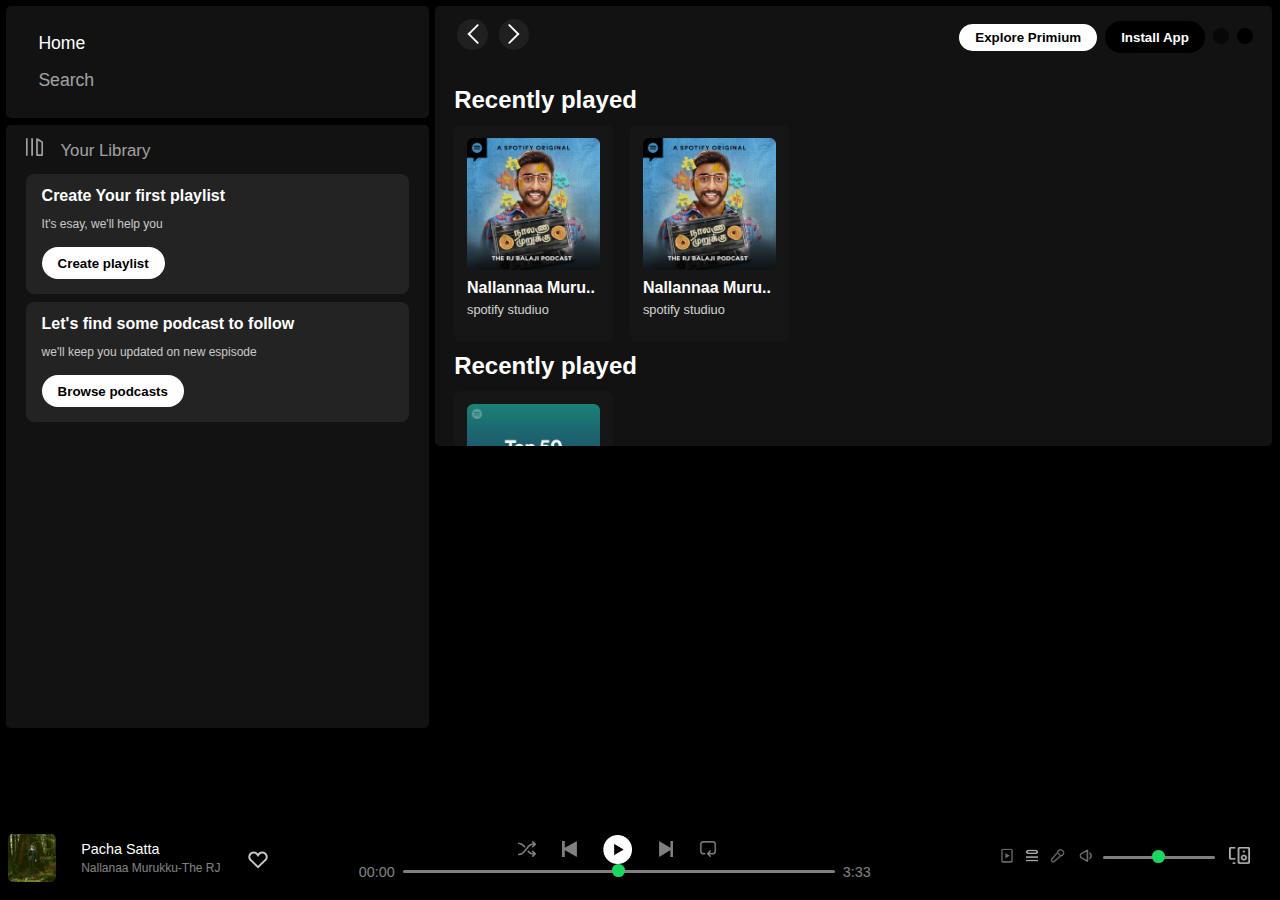
==== index.html @ d2c58cf7 "change html file name" ====
<!DOCTYPE html>
<html lang="en">

<head>
    <meta charset="UTF-8">
    <meta name="viewport" content="width=device-width, initial-scale=1.0">
    <title>Spotify - Web Player: Music for everyone</title>
    <link rel="preconnect" href="https://fonts.googleapis.com">
    <link rel="preconnect" href="https://fonts.gstatic.com" crossorigin>
    <link rel="stylesheet" href="https://cdnjs.cloudflare.com/ajax/libs/font-awesome/6.5.1/css/all.min.css"
        integrity="sha512-DTOQO9RWCH3ppGqcWaEA1BIZOC6xxalwEsw9c2QQeAIftl+Vegovlnee1c9QX4TctnWMn13TZye+giMm8e2LwA=="
        crossorigin="anonymous" referrerpolicy="no-referrer" />
    <link rel="shortcut icon" href="imagefolder/logo.png" type="image/x-icon">
    <link rel="stylesheet" href="web.css">
</head>

<body>
    <div class="main">
        <div class="sidebaar">
            <div class="nav">
                <div class="nav_option" style="opacity: 1;">
                    <i class="fa-solid fa-house"></i>
                    <a href="#">Home</a>
                </div>
                <div class="nav_option">
                    <i class="fa-solid fa-magnifying-glass"></i>
                    <a href="#">Search</a>
                </div>
            </div>

            <div class="library">
                <div class="option">
                    <div class="lib_option nav_option">
                        <span class="itsme">Collapse Your Library</span>
                        <img src="imagefolder/library_icon.png" alt="">
                        <a href="#"> Your Library</a>
                    </div>
                    <div class="icons">
                        <span class="itsme_2">Create playlist or Folder</span>
                        <i class="fa-solid fa-plus theplus"></i>

                        <span class="itsme_3">show more</span>
                        <i class="fa-solid fa-arrow-right shomore"></i>
                    </div>

                </div>

                <div class="lib_box">
                    <div class="box">
                        <p class="box_one">Create Your first playlist</p>
                        <p class="box_two">It's esay, we'll help you</p>
                        <button class="badge">
                            Create playlist
                        </button>
                    </div>
                    <div class="box">
                        <p class="box_one">Let's find some podcast to follow</p>
                        <p class="box_two">we'll keep you updated on new espisode </p>
                        <button class="badge">
                            Browse podcasts
                        </button>
                    </div>
                </div>
            </div>
        </div>

        <!-- second div start here -->

        <div class="main_content">

            <div class="sticky_nav">
                <div class="nav_icons">
                    <img src="imagefolder/backward_icon.png">
                    <img src="imagefolder/forward_icon.png" class="hide">
                </div>


                <div class="nav_badge">
                    <button class="badge item_nav Explore hover">
                        Explore Primium
                    </button>
                    <button class="badge item_nav dark_badge hover">
                        <i class="fa-regular fa-circle-down Install"></i>
                        Install App
                    </button>
                    <span class="itsme_4">What's New</span>
                    <i class="fa-regular fa-bell item_nav bell"></i>
                    <span class="itsme_5">Praveen</span>
                    <i class="fa-regular fa-user item_nav bell light"></i>
                </div>
            </div>


            <!-- card             -->
            <div class="cards">
                <h2>Recently played</h2>
                <div class="card_container">
                    <div class="container">
                        <img src="cardimage/one.jpeg" alt="" class="card_img">

                        <div class="greenbutton">
                            <i class="fa-solid fa-play"></i>
                        </div>

                        <p class="cardtile">Nallannaa Muru..</p>
                        <p class="card_infiormation">spotify studiuo</p>
                    </div>
                    <div class="container">
                        <img src="cardimage/one.jpeg" alt="" class="card_img">
                        <p class="cardtile">Nallannaa Muru..</p>
                        <p class="card_infiormation">spotify studiuo</p>
                    </div>
                </div>


                <h2>Recently played</h2>
                <div class="card_container">
                    <div class="container">
                        <img src="imagefolder/card1img.jpeg" alt="" class="card_img">
                        <p class="cardtile">Nallannaa Muru..</p>
                        <p class="card_infiormation">spotify studiuo</p>
                    </div>
                </div>
                <h2>Recently played</h2>
                <div class="card_container">
                    <div class="container">
                        <img src="cardimage/one.jpeg" alt="" class="card_img">
                        <p class="cardtile">Nallannaa Muru..</p>
                        <p class="card_infiormation">spotify studiuo</p>
                    </div>
                </div>
                <h2>Recently played</h2>
                <div class="card_container">
                    <div class="container">
                        <img src="cardimage/one.jpeg" alt="" class="card_img">
                        <p class="cardtile">Nallannaa Muru..</p>
                        <p class="card_infiormation">spotify studiuo</p>
                    </div>
                </div>
            </div>
        </div>
    </div>



    <!-- musice player html start  -->
    <div class="musice_player">

        <div class="album">
            <img src="Homework Assets/album_picture.jpeg" alt="">
            <i class="fa-solid fa-caret-up"></i>
        </div>

        <div class="para">
            <a href="" class="first">Pacha Satta</a> <br>
            <a href="" class="second"> Nallanaa Murukku-The RJ </a>
        </div>

        <div class="likesong">
            <span class="like">like song</span>
            <img src="Homework Assets/album_icon1.png" class="redheart" alt="">
        </div>



        <div class="player">
            <div class="player_control">
                <img src="imagefolder/player_icon1.png" class="player_control_icon">
                <img src="imagefolder/player_icon2.png" class="player_control_icon">
                <img src="imagefolder/player_icon3.png" class="player_control_icon" id="pause">
                <img src="imagefolder/player_icon4.png" class="player_control_icon">
                <img src="imagefolder/player_icon5.png" class="player_control_icon">
            </div>
            <div class="playback_bar">
                <span class="current_time">00:00</span>
                <input type="range" min="0" max="100" class="progress_bar" step="1">
                <span class="total_time">3:33</span>
            </div>
        </div>



        <div class="controls">
            <div class="controls_item">
                <div>
                    <img src="Homework Assets/controls_icon1.png" class="little">
                </div>
                <div class="main_queue">
                    <span class="control queue"> Queue</span>
                    <img src="Homework Assets/controls_icon3.png" alt="">
                </div>
                <div>
                    <img src="Homework Assets/controld_icon2.png" class="little">
                </div>
                <div class="main_muteicon">
                    <span class="control Muteicon">Mute</span>
                    <img src="Homework Assets/controls_icon5.png" class="little">
                </div>

                <input type="range" class="progress_bar" min="0" max="100" step="1" style="width:40%;">

                <div class="main_connectdice">
                    <span class="control connectdevice">Connect to a divice</span>
                    <img src="Homework Assets/controls_icon4.png" alt="">
                </div>
            </div>
        </div>

        <script src="web.js"></script>
</body>

</html>
---- web.css ----
* {
  margin: 0;
  padding: 0;
  box-sizing: border-box;

}

body {
  margin: 0;
  padding: 0;
  font-family: 'Montserrat', sans-serif;
  background-color: black;
  color: white;
  overflow: hidden;
}

.main {
  display: flex;
  height: 100vh;

}

.sidebaar {
  background-color: black;
  width: 435px;

}

.main_content {
  background-color: #121212;
  flex: 1;
  height: 27.45rem;
  border-radius: 0.5rem;
  overflow: auto;
  margin: 0.4rem 0.5rem 0 0;
  border-radius: 0.3rem;
  overflow-x: hidden;
  overflow-y: scroll;
  padding: 0 0.5rem 0 1.2rem;

}

.main_content::-webkit-scrollbar {
  width: 12px;
}

.main_content::-webkit-scrollbar-track {
  background: #121212;
}

.main_content::-webkit-scrollbar-thumb {
  background: #555;
  ;
}

.main_content::-webkit-scrollbar-thumb:hover {
  background: rgb(154, 150, 150);
}

.musice_player {
  background-color: black;
  position: fixed;
  bottom: 0;
  width: 100%;
  height: 85px;
}

a {
  text-decoration: none;
  color: white;
}

.nav {
  background-color: #121212;
  border-radius: 0.3rem;
  display: flex;
  flex-direction: column;
  justify-content: center;
  height: 112px;
  padding: 0.5rem 1.2rem;
  margin: 0.4rem;
}

.nav_option {
  line-height: 2.3rem;
  opacity: 0.6;

}

.nav_option:hover {
  opacity: 1;

}

.nav_option i {
  font-size: 1.1rem;
  cursor: pointer;
}

.nav_option a {
  font-size: 1.1rem;
  margin-left: 0.8rem;
  font-weight: 400;

}

.library {
  background-color: #121212;
  border-radius: 0.3rem;
  height: 67%;
  margin: 0.4rem;
  padding: 0.5rem 1.2rem;
}

.option {
  display: flex;
  justify-content: space-between;
  align-items: center;

}

.lib_option img {
  height: 1.1rem;
  width: 1.1rem;
  cursor: pointer;
}

.lib_option a {
  font-size: 1.05rem;
}

.icons {
  display: flex;
}

.icons i {
  font-size: 0.9rem;
  opacity: 0.5;
  border-radius: 50%;
  padding: 0.6rem;
  cursor: pointer;
}

.icons i:hover {
  opacity: 1;
  background-color: rgba(36, 36, 36, 0.78);
}

.icons i:first-child {
  margin-right: 1rem;
}

.box {
  height: 7.5rem;
  background-color: #232323;
  border-radius: 0.5rem;
  margin: 0.25rem 0 0.5rem 0;
  padding: 0.5rem 1rem;
  line-height: 1.8rem;
  cursor: pointer;
}

.box_one {
  font-size: 1rem;
  font-weight: 700;

}

.box_two {
  font-size: 0.75rem;
  opacity: 0.75;
}

.badge {
  background-color: white;
  border: none;
  height: 2rem;
  width: fit-content;
  border-radius: 6.2rem;
  padding: 0.24rem 1rem;
  font-weight: 700;
  margin-top: 0.5rem;
}

.badge:hover {
  transform: scale(1.05);
}


.sticky_nav {
  height: 60px;
  position: sticky;
  top: 0;
  background-color: #121212;
  display: flex;
  justify-content: space-between;
  align-items: center;
  z-index: 10;
}

/* .nav_icons {
  margin: 0.3rem 0 0 1.1rem;
} */

.nav_icons img {
  padding: 0.2rem;
  border-radius: 50%;
  margin: 0.2rem;
  background-color: rgba(36, 36, 36, 0.78);


}

.nav_badge {
  display: flex;
  justify-content: space-evenly;
  align-items: center;
  padding-right: 0.7rem;
  gap: 0.5rem;

}



.dark_badge {
  background-color: black;
  color: white;
}

.nav_badge .bell {
  padding: 0.5rem;
  border-radius: 50%;
  font-size: 0.9rem;
  background-color: black;
  opacity: 0.6;
}

.nav_badge .light {
  opacity: 1;
}

.nav_badge .bell:hover {
  transform: scale(1.04);
  opacity: 1;
}

.nav_badge .hover:hover {
  transform: scale(1.05);
  font-weight: 600;
}


.nav_badge .Explore {
  height: 1.7rem;
}

.nav_badge .Install {
  padding: 0;
}

.nav_badge button {
  margin-bottom: 0.4rem;
}

@media (max-width:1024px) {
  .hide {
    display: none;
  }
}

@media (max-width:955px) {
  .dark_badge {
    display: none;
  }

}

/* card  css start here */

/* .musice_player css start here */
.album {
  display: flex;
  justify-content: space-evenly;
  align-items: center;
  margin-left: 0.5rem;

}

.album .fa-caret-up {
  font-size: 1.5rem;
  position: absolute;
  left: 1.8rem;
  top: 0.8rem;
  border-radius: 50%;
  padding: 0px 5px;
  background-color: rgba(36, 36, 36, 0.807);
  opacity: 0;
  z-index: 1;
}


.album img {
  height: 3rem;
  border-radius: 5px;
}

.album img:hover+.fa-caret-up {
  opacity: 1;
}

.album img:hover {
  transform: scale(1.05);
}

.para .first {
  font-size: 0.9rem;

}

.para .second {
  font-size: 0.75rem;
  opacity: 0.5;
}

.likesong img {
  opacity: 0.8;
}

.likesong {
  position: relative;
  height: 1.2rem;
}

.like {
  position: absolute;
  font-size: 0.7rem;
  background-color: #232323;
  font-family: 'Segoe UI', Tahoma, Geneva, Verdana, sans-serif;
  padding: 2px 5px;
  top: -28px;
  left: -1rem;
  font-weight: 400;
  display: inline-block;
  width: 3.3rem;
  color: white;
  border-radius: 5px;
  display: none;
}

.likesong img:hover {
  opacity: 1;
  transform: scale(1.1);
}

/* musice palyer css */

.musice_player {
  display: flex;
  justify-content: space-between;
  align-items: center;
}

.player {
  width: 50%;
}

.player_control {
  display: flex;
  justify-content: center;
  align-items: center;
  margin-left: 0.3rem;
  gap: 1.65rem;
}

.player .player_control_icon {
  height: 1rem;
  opacity: 0.5;
}

#pause {
  opacity: 1;
  height: 1.8rem;
}

#pause:hover {
  transform: scale(1.1);
}

.player .player_control_icon:hover {
  opacity: 1;
}

.playback_bar {
  display: flex;
  justify-content: center;
  align-items: center;
}

.progress_bar {
  width: 70%;
  appearance: none;
  background-color: transparent;
  cursor: pointer;
}

.progress_bar::-webkit-slider-runnable-track {
  background-color: gray;
  border-radius: 100px;
  height: 0.2rem;
  margin: 0px 8px;
}

.progress_bar::-webkit-slider-thumb {
  appearance: none;
  height: 0.8rem;
  width: 0.8rem;
  background-color: #1bd760;
  border-radius: 50%;
  margin-top: -6px;
}

.playback_bar span {
  opacity: 0.5;
  font-size: 0.9rem;
}

/* controls css start */
.controls {
  width: 25%;
}

.controls_item {
  position: relative;
  display: flex;
  justify-content: center;
  align-items: center;
}

.controls_item img {
  height: 1.1rem;
  padding-left: 0.4rem;
  opacity: 0.7;
}

.controls_item img:hover {
  transform: scale(1.05);
  opacity: 1;
}

.controls_item .little {
  height: 1.9rem;
}

.control {
  position: absolute;
  font-size: 0.7rem;
  background-color: #232323;
  font-family: 'Segoe UI', Tahoma, Geneva, Verdana, sans-serif;
  padding: 2px 5px;
  font-weight: 400;
  color: white;
  border-radius: 5px;
  display: none;
}

.queue {
  left: 2.3rem;
  top: -1.5rem;
}

.connectdevice {
  top: -1.5rem;
  right: 0rem;
}

.Muteicon {
  top: -1.5rem;
  left: 6rem;
}

/* this is java script css  */
.itsme {
  position: absolute;
  color: white;
  top: 17%;
  left: 3%;
  font-size: 0.7rem;
  border-radius: 5px;
  font-family: 'Segoe UI', Tahoma, Geneva, Verdana, sans-serif;
  font-weight: 400;
  padding: 3px 9px;
  background-color: #232323;
  line-height: 1.5;
  display: none;
}

.itsme_2 {
  position: absolute;
  color: white;
  top: 17%;
  left: 19%;
  font-size: 0.7rem;
  border-radius: 5px;
  font-family: 'Segoe UI', Tahoma, Geneva, Verdana, sans-serif;
  font-weight: 400;
  padding: 3px 9px;
  background-color: #232323;
  line-height: 1.5;
  display: none;
}

.itsme_3 {
  position: absolute;
  color: white;
  top: 17%;
  left: 26%;
  font-size: 0.7rem;
  border-radius: 5px;
  font-family: 'Segoe UI', Tahoma, Geneva, Verdana, sans-serif;
  font-weight: 400;
  padding: 3px 9px;
  background-color: #232323;
  line-height: 1.5;
  display: none;
}

.itsme_4 {
  position: absolute;
  top: 90%;
  right: 3%;
  color: white;
  font-size: 0.7rem;
  border-radius: 5px;
  font-family: 'Segoe UI', Tahoma, Geneva, Verdana, sans-serif;
  font-weight: 400;
  padding: 3px 9px;
  background-color: #232323;
  line-height: 1.5;
  display: none;
}

.itsme_5 {
  position: absolute;
  color: white;
  top: 90%;
  right: 0%;
  font-size: 0.7rem;
  border-radius: 5px;
  font-family: 'Segoe UI', Tahoma, Geneva, Verdana, sans-serif;
  font-weight: 400;
  padding: 3px 9px;
  background-color: #232323;
  line-height: 1.5;
  display: none;
}



.cards {
  margin: 0.5rem 0 1.5rem;
}


/* card css */
.container {
  background-color: #23232342;
  width: 9.9rem;
  height: 13.5rem;
  border-radius: 0.4rem;
  padding: 0.8rem;
  position: relative;
}

.container:hover {
  background-color: #232323;

}

.greenbutton {
  background-color: #1bd760;
  height: 2.4rem;
  width: 2.4rem;
  position: absolute;
  right: 13%;
  bottom: 37%;
  border-radius: 50%;
  display: flex;
  justify-content: center;
  align-items: center;
  display: none;
}

.greenbutton:hover {
  transform: scale(1.1);
}

.greenbutton i {
  color: black;
}

.card_container {
  display: flex;
  align-items: center;
  gap: 1.1rem;
}

.card_img {
  width: 100%;
  border-radius: 0.4rem;

}

.cardtile {
  font-weight: 600;
  margin-top: 0.3rem;

}

.card_infiormation {
  font-size: 0.8rem;
  opacity: 0.8;
  margin-top: 0.3rem;

}

.cards h2 {
  padding: 0.7rem 0;
}
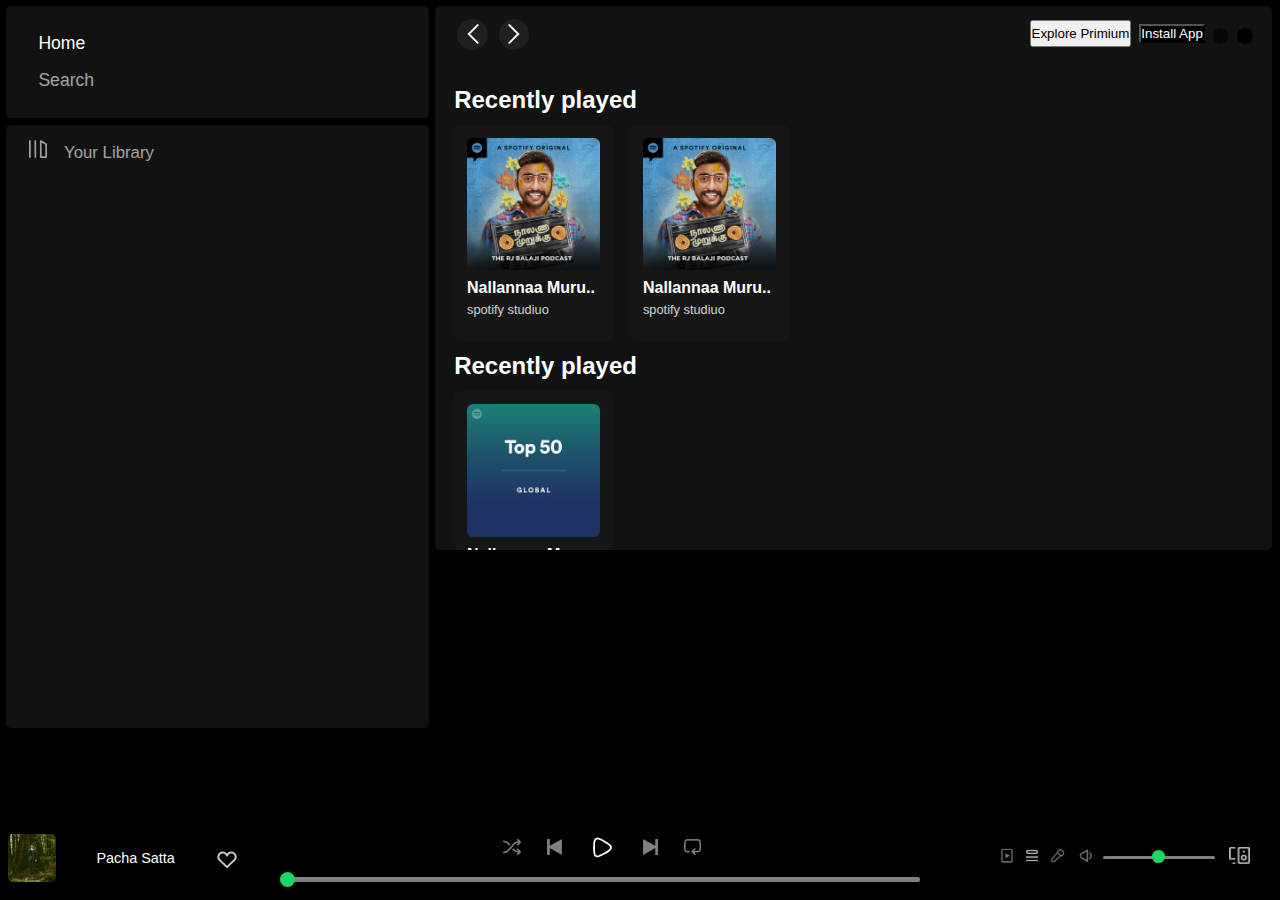
==== commit a102740d: "add music" ====
--- a/index.html
+++ b/index.html
@@ -7,13 +7,13 @@
     <title>Spotify - Web Player: Music for everyone</title>
     <link rel="preconnect" href="https://fonts.googleapis.com">
     <link rel="preconnect" href="https://fonts.gstatic.com" crossorigin>
+    
     <link rel="stylesheet" href="https://cdnjs.cloudflare.com/ajax/libs/font-awesome/6.5.1/css/all.min.css"
         integrity="sha512-DTOQO9RWCH3ppGqcWaEA1BIZOC6xxalwEsw9c2QQeAIftl+Vegovlnee1c9QX4TctnWMn13TZye+giMm8e2LwA=="
         crossorigin="anonymous" referrerpolicy="no-referrer" />
     <link rel="shortcut icon" href="imagefolder/logo.png" type="image/x-icon">
     <link rel="stylesheet" href="web.css">
 </head>
-
 <body>
     <div class="main">
         <div class="sidebaar">
@@ -42,32 +42,19 @@
                         <span class="itsme_3">show more</span>
                         <i class="fa-solid fa-arrow-right shomore"></i>
                     </div>
-
                 </div>
 
-                <div class="lib_box">
-                    <div class="box">
-                        <p class="box_one">Create Your first playlist</p>
-                        <p class="box_two">It's esay, we'll help you</p>
-                        <button class="badge">
-                            Create playlist
-                        </button>
-                    </div>
-                    <div class="box">
-                        <p class="box_one">Let's find some podcast to follow</p>
-                        <p class="box_two">we'll keep you updated on new espisode </p>
-                        <button class="badge">
-                            Browse podcasts
-                        </button>
-                    </div>
-                </div>
+                <div class="song_list">
+                 <ul>
+                    
+                  </ul>
+                   </div>
             </div>
         </div>
 
         <!-- second div start here -->
 
         <div class="main_content">
-
             <div class="sticky_nav">
                 <div class="nav_icons">
                     <img src="imagefolder/backward_icon.png">
@@ -148,12 +135,10 @@
 
         <div class="album">
             <img src="Homework Assets/album_picture.jpeg" alt="">
-            <i class="fa-solid fa-caret-up"></i>
         </div>
 
         <div class="para">
             <a href="" class="first">Pacha Satta</a> <br>
-            <a href="" class="second"> Nallanaa Murukku-The RJ </a>
         </div>
 
         <div class="likesong">
@@ -166,19 +151,17 @@
         <div class="player">
             <div class="player_control">
                 <img src="imagefolder/player_icon1.png" class="player_control_icon">
-                <img src="imagefolder/player_icon2.png" class="player_control_icon">
-                <img src="imagefolder/player_icon3.png" class="player_control_icon" id="pause">
-                <img src="imagefolder/player_icon4.png" class="player_control_icon">
+                <img src="imagefolder/player_icon2.png" class="player_control_icon " id="previous">
+                <img src="play.svg" class="player_control_icon" id="pause">
+                <img src="imagefolder/player_icon4.png" class="player_control_icon" id="next">
                 <img src="imagefolder/player_icon5.png" class="player_control_icon">
             </div>
             <div class="playback_bar">
-                <span class="current_time">00:00</span>
-                <input type="range" min="0" max="100" class="progress_bar" step="1">
-                <span class="total_time">3:33</span>
+                <div class="songtime"></div>
+                  <div class="seekbaar">
+                  </div>
             </div>
         </div>
-
-
 
         <div class="controls">
             <div class="controls_item">
--- a/web.css
+++ b/web.css
@@ -2,13 +2,12 @@
   margin: 0;
   padding: 0;
   box-sizing: border-box;
-
 }
 
 body {
   margin: 0;
   padding: 0;
-  font-family: 'Montserrat', sans-serif;
+  font-family: "Segoe UI", Tahoma, Verdana, sans-serif;
   background-color: black;
   color: white;
   overflow: hidden;
@@ -17,19 +16,17 @@
 .main {
   display: flex;
   height: 100vh;
-
 }
 
 .sidebaar {
   background-color: black;
   width: 435px;
-
 }
 
 .main_content {
   background-color: #121212;
   flex: 1;
-  height: 27.45rem;
+  height: 34rem;
   border-radius: 0.5rem;
   overflow: auto;
   margin: 0.4rem 0.5rem 0 0;
@@ -37,7 +34,6 @@
   overflow-x: hidden;
   overflow-y: scroll;
   padding: 0 0.5rem 0 1.2rem;
-
 }
 
 .main_content::-webkit-scrollbar {
@@ -50,7 +46,6 @@
 
 .main_content::-webkit-scrollbar-thumb {
   background: #555;
-  ;
 }
 
 .main_content::-webkit-scrollbar-thumb:hover {
@@ -84,12 +79,10 @@
 .nav_option {
   line-height: 2.3rem;
   opacity: 0.6;
-
 }
 
 .nav_option:hover {
   opacity: 1;
-
 }
 
 .nav_option i {
@@ -101,22 +94,26 @@
   font-size: 1.1rem;
   margin-left: 0.8rem;
   font-weight: 400;
-
 }
 
 .library {
   background-color: #121212;
+  overflow-y: scroll;
   border-radius: 0.3rem;
   height: 67%;
   margin: 0.4rem;
-  padding: 0.5rem 1.2rem;
+  padding: 0rem 10px;
 }
 
 .option {
   display: flex;
   justify-content: space-between;
   align-items: center;
-
+  padding-top: 10px;
+  padding-left: 0.8rem;
+  position: sticky;
+  top: 0;
+  background-color: #121212;
 }
 
 .lib_option img {
@@ -150,42 +147,50 @@
   margin-right: 1rem;
 }
 
-.box {
-  height: 7.5rem;
-  background-color: #232323;
-  border-radius: 0.5rem;
-  margin: 0.25rem 0 0.5rem 0;
-  padding: 0.5rem 1rem;
-  line-height: 1.8rem;
+.song_list ul {
+  width: 100%;
+}
+
+.song_list ul li {
+  display: flex;
+  justify-content: space-between;
+  list-style-type: decimal;
+  gap: 12px;
   cursor: pointer;
-}
-
-.box_one {
-  font-size: 1rem;
-  font-weight: 700;
-
-}
-
-.box_two {
-  font-size: 0.75rem;
-  opacity: 0.75;
-}
-
-.badge {
-  background-color: white;
-  border: none;
-  height: 2rem;
-  width: fit-content;
-  border-radius: 6.2rem;
-  padding: 0.24rem 1rem;
-  font-weight: 700;
-  margin-top: 0.5rem;
-}
-
-.badge:hover {
-  transform: scale(1.05);
-}
-
+  padding: 12px 0;
+  border: 1px solid #fff;
+  border-radius: 5px;
+  margin: 12px 0 0;
+  padding: 10px 0 10px 20px;
+}
+.info {
+  font-size: 12px;
+}
+.playbtn {
+  display: flex;
+  align-items: center;
+  margin-right: 10px;
+}
+.playbtn span {
+  width: 100px;
+}
+
+.library::-webkit-scrollbar {
+  width: 12px;
+}
+
+.library::-webkit-scrollbar-track {
+  background: #121212;
+}
+
+.library::-webkit-scrollbar-thumb {
+  background: #2b2a2a;
+  border-radius: 10px;
+}
+
+.library::-webkit-scrollbar-thumb:hover {
+  background: rgb(154, 150, 150);
+}
 
 .sticky_nav {
   height: 60px;
@@ -198,17 +203,11 @@
   z-index: 10;
 }
 
-/* .nav_icons {
-  margin: 0.3rem 0 0 1.1rem;
-} */
-
 .nav_icons img {
   padding: 0.2rem;
   border-radius: 50%;
   margin: 0.2rem;
   background-color: rgba(36, 36, 36, 0.78);
-
-
 }
 
 .nav_badge {
@@ -217,14 +216,13 @@
   align-items: center;
   padding-right: 0.7rem;
   gap: 0.5rem;
-
-}
-
-
+  font-family: "Roboto", sans-serif;
+}
 
 .dark_badge {
   background-color: black;
   color: white;
+  font-family: "Roboto", sans-serif;
 }
 
 .nav_badge .bell {
@@ -249,7 +247,6 @@
   font-weight: 600;
 }
 
-
 .nav_badge .Explore {
   height: 1.7rem;
 }
@@ -262,17 +259,16 @@
   margin-bottom: 0.4rem;
 }
 
-@media (max-width:1024px) {
+@media (max-width: 1024px) {
   .hide {
     display: none;
   }
 }
 
-@media (max-width:955px) {
+@media (max-width: 955px) {
   .dark_badge {
     display: none;
   }
-
 }
 
 /* card  css start here */
@@ -283,7 +279,6 @@
   justify-content: space-evenly;
   align-items: center;
   margin-left: 0.5rem;
-
 }
 
 .album .fa-caret-up {
@@ -298,13 +293,12 @@
   z-index: 1;
 }
 
-
 .album img {
   height: 3rem;
   border-radius: 5px;
 }
 
-.album img:hover+.fa-caret-up {
+.album img:hover + .fa-caret-up {
   opacity: 1;
 }
 
@@ -314,7 +308,6 @@
 
 .para .first {
   font-size: 0.9rem;
-
 }
 
 .para .second {
@@ -335,7 +328,6 @@
   position: absolute;
   font-size: 0.7rem;
   background-color: #232323;
-  font-family: 'Segoe UI', Tahoma, Geneva, Verdana, sans-serif;
   padding: 2px 5px;
   top: -28px;
   left: -1rem;
@@ -354,6 +346,39 @@
 
 /* musice palyer css */
 
+.playback_bar {
+  height: 5px;
+  width: 100%;
+  margin-top: 15px;
+  border-radius: 10px;
+  background-color: gray;
+  position: relative;
+  cursor: pointer;
+}
+
+.seekbaar {
+  width: 15px;
+  height: 15px;
+  border-radius: 50%;
+  background-color: #1bd760;
+  position: absolute;
+  left: 0%;
+  transition: left 0.5s;
+}
+.songinfo {
+  color: white;
+  position: absolute;
+  z-index: 2;
+  left: -1%;
+}
+.songtime {
+  color: white;
+  position: absolute;
+  z-index: 1;
+  right: 0;
+  top: -2.5rem;
+}
+
 .musice_player {
   display: flex;
   justify-content: space-between;
@@ -370,6 +395,7 @@
   align-items: center;
   margin-left: 0.3rem;
   gap: 1.65rem;
+  cursor: pointer;
 }
 
 .player .player_control_icon {
@@ -455,7 +481,7 @@
   position: absolute;
   font-size: 0.7rem;
   background-color: #232323;
-  font-family: 'Segoe UI', Tahoma, Geneva, Verdana, sans-serif;
+  font-family: "Segoe UI", Tahoma, Geneva, Verdana, sans-serif;
   padding: 2px 5px;
   font-weight: 400;
   color: white;
@@ -486,7 +512,7 @@
   left: 3%;
   font-size: 0.7rem;
   border-radius: 5px;
-  font-family: 'Segoe UI', Tahoma, Geneva, Verdana, sans-serif;
+  font-family: "Segoe UI", Tahoma, Geneva, Verdana, sans-serif;
   font-weight: 400;
   padding: 3px 9px;
   background-color: #232323;
@@ -501,7 +527,7 @@
   left: 19%;
   font-size: 0.7rem;
   border-radius: 5px;
-  font-family: 'Segoe UI', Tahoma, Geneva, Verdana, sans-serif;
+  font-family: "Segoe UI", Tahoma, Geneva, Verdana, sans-serif;
   font-weight: 400;
   padding: 3px 9px;
   background-color: #232323;
@@ -516,7 +542,7 @@
   left: 26%;
   font-size: 0.7rem;
   border-radius: 5px;
-  font-family: 'Segoe UI', Tahoma, Geneva, Verdana, sans-serif;
+  font-family: "Segoe UI", Tahoma, Geneva, Verdana, sans-serif;
   font-weight: 400;
   padding: 3px 9px;
   background-color: #232323;
@@ -531,7 +557,7 @@
   color: white;
   font-size: 0.7rem;
   border-radius: 5px;
-  font-family: 'Segoe UI', Tahoma, Geneva, Verdana, sans-serif;
+  font-family: "Segoe UI", Tahoma, Geneva, Verdana, sans-serif;
   font-weight: 400;
   padding: 3px 9px;
   background-color: #232323;
@@ -546,20 +572,17 @@
   right: 0%;
   font-size: 0.7rem;
   border-radius: 5px;
-  font-family: 'Segoe UI', Tahoma, Geneva, Verdana, sans-serif;
+  font-family: "Segoe UI", Tahoma, Geneva, Verdana, sans-serif;
   font-weight: 400;
   padding: 3px 9px;
   background-color: #232323;
   line-height: 1.5;
   display: none;
 }
-
-
 
 .cards {
   margin: 0.5rem 0 1.5rem;
 }
-
 
 /* card css */
 .container {
@@ -573,7 +596,6 @@
 
 .container:hover {
   background-color: #232323;
-
 }
 
 .greenbutton {
@@ -607,22 +629,19 @@
 .card_img {
   width: 100%;
   border-radius: 0.4rem;
-
 }
 
 .cardtile {
   font-weight: 600;
   margin-top: 0.3rem;
-
 }
 
 .card_infiormation {
   font-size: 0.8rem;
   opacity: 0.8;
   margin-top: 0.3rem;
-
 }
 
 .cards h2 {
   padding: 0.7rem 0;
-}+}
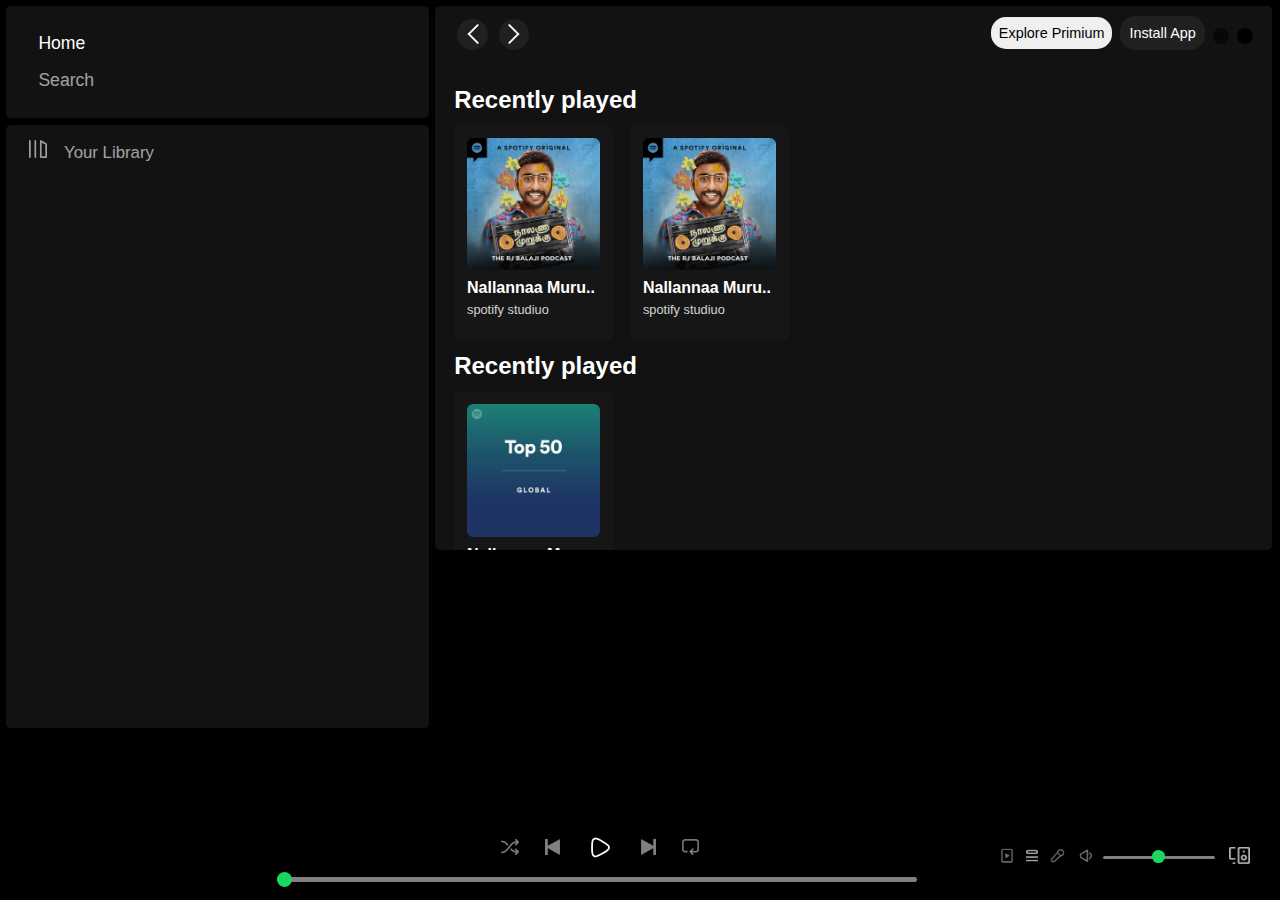
==== commit 5a562a75: "add song" ====
--- a/index.html
+++ b/index.html
@@ -38,7 +38,6 @@
                     <div class="icons">
                         <span class="itsme_2">Create playlist or Folder</span>
                         <i class="fa-solid fa-plus theplus"></i>
-
                         <span class="itsme_3">show more</span>
                         <i class="fa-solid fa-arrow-right shomore"></i>
                     </div>
@@ -66,6 +65,7 @@
                     <button class="badge item_nav Explore hover">
                         Explore Primium
                     </button>
+                    
                     <button class="badge item_nav dark_badge hover">
                         <i class="fa-regular fa-circle-down Install"></i>
                         Install App
@@ -82,17 +82,12 @@
             <div class="cards">
                 <h2>Recently played</h2>
                 <div class="card_container">
-                    <div class="container">
+                    <div class="container" data-folder="punjabi">
                         <img src="cardimage/one.jpeg" alt="" class="card_img">
-
-                        <div class="greenbutton">
-                            <i class="fa-solid fa-play"></i>
-                        </div>
-
                         <p class="cardtile">Nallannaa Muru..</p>
                         <p class="card_infiormation">spotify studiuo</p>
                     </div>
-                    <div class="container">
+                    <div class="container" data-folder="english">
                         <img src="cardimage/one.jpeg" alt="" class="card_img">
                         <p class="cardtile">Nallannaa Muru..</p>
                         <p class="card_infiormation">spotify studiuo</p>
@@ -107,6 +102,7 @@
                         <p class="cardtile">Nallannaa Muru..</p>
                         <p class="card_infiormation">spotify studiuo</p>
                     </div>
+
                 </div>
                 <h2>Recently played</h2>
                 <div class="card_container">
@@ -132,19 +128,14 @@
 
     <!-- musice player html start  -->
     <div class="musice_player">
-
-        <div class="album">
-            <img src="Homework Assets/album_picture.jpeg" alt="">
-        </div>
-
         <div class="para">
-            <a href="" class="first">Pacha Satta</a> <br>
+            <a href="" class="first"></a> <br>
         </div>
 
         <div class="likesong">
             <span class="like">like song</span>
-            <img src="Homework Assets/album_icon1.png" class="redheart" alt="">
-        </div>
+              <i class="fa-solid fa-heart"></i>
+            </div>
 
 
 
@@ -180,7 +171,7 @@
                     <img src="Homework Assets/controls_icon5.png" class="little">
                 </div>
 
-                <input type="range" class="progress_bar" min="0" max="100" step="1" style="width:40%;">
+                <input type="range" class="progress_bar" name="volume" style="width:40%;">
 
                 <div class="main_connectdice">
                     <span class="control connectdevice">Connect to a divice</span>
--- a/web.css
+++ b/web.css
@@ -220,17 +220,25 @@
 }
 
 .dark_badge {
-  background-color: black;
-  color: white;
+  background-color: rgba(36, 36, 36, 0.78);
+  padding: 9px;
+  border-radius: 15px;
+  color: white;
+  border: none;
+  font-size:  0.9rem;
   font-family: "Roboto", sans-serif;
-}
-
+  transition: 1s linear all;
+}
+.dark_badge:hover{
+  transform: scale(1.1);
+}
 .nav_badge .bell {
   padding: 0.5rem;
   border-radius: 50%;
   font-size: 0.9rem;
   background-color: black;
   opacity: 0.6;
+  transition:  1s all linear;
 }
 
 .nav_badge .light {
@@ -238,17 +246,19 @@
 }
 
 .nav_badge .bell:hover {
-  transform: scale(1.04);
-  opacity: 1;
-}
-
-.nav_badge .hover:hover {
+  transform: scale(1.2);
+  opacity: 1;
+}
+
+.nav_badge .Explore {
+  padding: 8px;
+  border-radius: 15px;
+  border: none;
+  transition: all 1s linear;
+  font-size: 0.9rem;
+}
+.nav_badge .Explore:hover{
   transform: scale(1.05);
-  font-weight: 600;
-}
-
-.nav_badge .Explore {
-  height: 1.7rem;
 }
 
 .nav_badge .Install {
@@ -306,19 +316,15 @@
   transform: scale(1.05);
 }
 
-.para .first {
-  font-size: 0.9rem;
-}
-
-.para .second {
-  font-size: 0.75rem;
-  opacity: 0.5;
-}
-
-.likesong img {
-  opacity: 0.8;
-}
-
+.para {
+  padding-left: 20px;
+  width: 15%;
+}
+.fa-solid{
+  color:white;
+}
+
+ 
 .likesong {
   position: relative;
   height: 1.2rem;
@@ -333,7 +339,7 @@
   left: -1rem;
   font-weight: 400;
   display: inline-block;
-  width: 3.3rem;
+  width: 3.8rem;
   color: white;
   border-radius: 5px;
   display: none;
